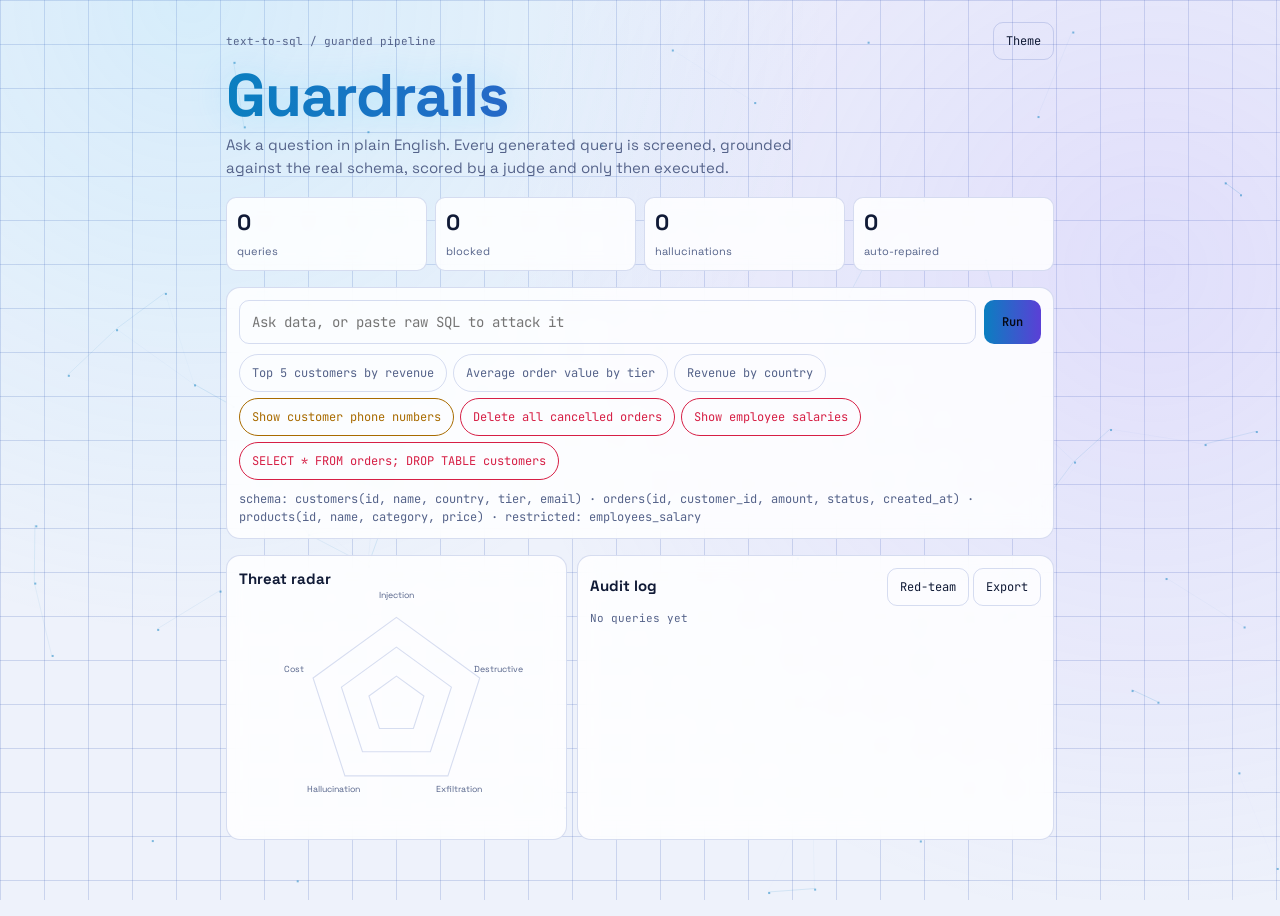
==== index.html @ 755f5891 "Guardrails master" ====
<!DOCTYPE html>
<html lang="en"><head><meta charset="utf-8">
<meta name="viewport" content="width=device-width, initial-scale=1, viewport-fit=cover">
<title>Guardrails — Text-to-SQL with Hallucination Detection</title><meta name="description" content="Text-to-SQL interface with guardrails, hallucination detection, threat radar and red-team suite.">
<link href="https://fonts.googleapis.com/css2?family=Space+Grotesk:wght@500;700&family=JetBrains+Mono:wght@400;600&display=swap" rel="stylesheet">
<link rel="stylesheet" href="assets/style.css"></head><body><canvas id="bg"></canvas><main>
<div class="top"><span class="tag mono">text-to-sql / guarded pipeline</span><button id="th" aria-label="Toggle theme">Theme</button></div>
<h1>Guardrails</h1>
<p class="sub">Ask a question in plain English. Every generated query is screened, grounded against the real schema, scored by a judge and only then executed.</p>
<div class="stats"><div class="st"><b id="s0">0</b><span>queries</span></div><div class="st"><b id="s1">0</b><span>blocked</span></div><div class="st"><b id="s2">0</b><span>hallucinations</span></div><div class="st"><b id="s3">0</b><span>auto-repaired</span></div></div>
<div class="box">
<div class="row"><input id="q" placeholder="Ask data, or paste raw SQL to attack it" autocomplete="off"><button class="go" id="go">Run</button></div>
<div class="chips" id="chips"></div>
<div class="schema mono">schema: customers(id, name, country, tier, email) · orders(id, customer_id, amount, status, created_at) · products(id, name, category, price) · restricted: employees_salary</div>
</div>
<section class="grid2"><div class="box"><b>Threat radar</b><svg id="rad" viewBox="-110 -105 220 210" role="img" aria-label="Threat radar for the last query"></svg></div>
<div class="box"><div class="top"><b>Audit log</b><span><button id="rt">Red-team</button> <button id="ex">Export</button></span></div><div id="log" class="mono"></div><div id="rtres" class="mono"></div></div></section>
<div class="pipe" id="pipe" aria-live="polite"></div>
</main>
<script src="assets/app.js"></script></body></html>
---- assets/style.css ----
:root{--bg:#070b16;--pn:rgba(20,28,52,.7);--ln:rgba(120,160,255,.18);--tx:#e6ecff;--mt:#8a98c0;--ok:#3df2b0;--bad:#ff4d6d;--wn:#ffc857;--ac:#5ad1ff;--ac2:#9b7bff;box-sizing:border-box;padding-top:env(safe-area-inset-top,0px);padding-bottom:env(safe-area-inset-bottom,0px)}
@media (prefers-color-scheme:light){:root:not([data-theme="dark"]){--bg:#eef2fb;--pn:rgba(255,255,255,.85);--ln:rgba(60,90,180,.2);--tx:#101a36;--mt:#55638a;--ok:#0a9c6a;--bad:#d61f45;--wn:#a86b00;--ac:#0a7fc0;--ac2:#5b3fd6}}
:root[data-theme="light"]{--bg:#eef2fb;--pn:rgba(255,255,255,.85);--ln:rgba(60,90,180,.2);--tx:#101a36;--mt:#55638a;--ok:#0a9c6a;--bad:#d61f45;--wn:#a86b00;--ac:#0a7fc0;--ac2:#5b3fd6}
:root[data-theme="dark"]{--bg:#070b16}
html{scroll-padding-top:env(safe-area-inset-top,0px)}
*{box-sizing:border-box}
body{margin:0;background:var(--bg);color:var(--tx);font:15px/1.5 'Space Grotesk',system-ui,sans-serif;min-height:100vh;
background-image:linear-gradient(var(--ln) 1px,transparent 1px),linear-gradient(90deg,var(--ln) 1px,transparent 1px);background-size:44px 44px;background-attachment:fixed}
body::before{content:"";position:fixed;inset:0;background:radial-gradient(circle at 15% 0,rgba(90,209,255,.16),transparent 45%),radial-gradient(circle at 90% 30%,rgba(155,123,255,.16),transparent 50%);pointer-events:none}
main{position:relative;max-width:860px;margin:0 auto;padding:22px 16px 60px}
h1{font-size:clamp(34px,9vw,60px);line-height:1;margin:6px 0 8px;letter-spacing:-.02em;background:linear-gradient(90deg,var(--ac),var(--ac2));-webkit-background-clip:text;background-clip:text;color:transparent}
.sub{color:var(--mt);margin:0 0 18px;max-width:60ch}
.mono,code,pre,input,button{font-family:'JetBrains Mono',ui-monospace,monospace}
.stats{display:grid;grid-template-columns:repeat(4,1fr);gap:8px;margin-bottom:16px}
.st{border:1px solid var(--ln);background:var(--pn);border-radius:10px;padding:8px 10px;backdrop-filter:blur(8px)}
.st b{display:block;font-size:22px}.st span{font-size:11px;color:var(--mt)}
.box{border:1px solid var(--ln);background:var(--pn);border-radius:14px;padding:12px;backdrop-filter:blur(10px)}
.row{display:flex;gap:8px}
input{flex:1;min-width:0;background:transparent;border:1px solid var(--ln);color:var(--tx);border-radius:10px;padding:12px;font-size:14px}
input:focus,button:focus-visible{outline:2px solid var(--ac);outline-offset:1px}
button{cursor:pointer;border:1px solid var(--ln);background:transparent;color:var(--tx);border-radius:10px;padding:10px 12px;font-size:12px}
button.go{background:linear-gradient(90deg,var(--ac),var(--ac2));color:#050814;border:0;font-weight:600;padding:0 18px}
.chips{display:flex;flex-wrap:wrap;gap:6px;margin-top:10px}
.chips button{border-radius:99px;font-size:12px;color:var(--mt)}
.chips button.x{color:var(--bad);border-color:var(--bad)}
.chips button.w{color:var(--wn);border-color:var(--wn)}
.schema{font-size:12px;color:var(--mt);margin-top:10px}
.pipe{margin-top:16px;display:grid;gap:10px}
.stg{border:1px solid var(--ln);border-left:3px solid var(--ac);background:var(--pn);border-radius:12px;padding:12px;animation:in .35s ease}
.stg.ok{border-left-color:var(--ok)}.stg.bad{border-left-color:var(--bad)}.stg.wn{border-left-color:var(--wn)}
@keyframes in{from{opacity:0;transform:translateY(6px)}to{opacity:1}}
.stg h3{margin:0 0 6px;font-size:14px;display:flex;justify-content:space-between;gap:8px}
pre{margin:6px 0 0;padding:10px;border-radius:8px;background:rgba(0,0,0,.28);color:#cfe3ff;font-size:12px;white-space:pre-wrap;word-break:break-word}
:root[data-theme="light"] pre{background:rgba(20,40,100,.08);color:#10214d}
.chk{display:flex;gap:8px;font-size:12.5px;padding:3px 0}.chk i{font-style:normal;width:16px}
.chk.p i{color:var(--ok)}.chk.f i{color:var(--bad)}.chk.w i{color:var(--wn)}
.chk small{color:var(--mt);display:block}
.meter{height:8px;border-radius:9px;background:var(--ln);overflow:hidden;margin:8px 0 2px}
.meter div{height:100%;transition:width .8s}
.tbl{overflow-x:auto;margin-top:6px}
table{border-collapse:collapse;width:100%;font-size:12.5px}
th,td{padding:6px 10px;border-bottom:1px solid var(--ln);text-align:left;white-space:nowrap}
th{color:var(--ac)}
.verdict{padding:14px;border-radius:12px;font-weight:700;text-align:center;letter-spacing:.02em;border:1px solid}
.verdict.ok{color:var(--ok);border-color:var(--ok)}.verdict.bad{color:var(--bad);border-color:var(--bad)}.verdict.wn{color:var(--wn);border-color:var(--wn)}
.tag{font-size:11px;color:var(--mt)}
.top{display:flex;justify-content:space-between;align-items:center}
@media (prefers-reduced-motion:reduce){.stg{animation:none}.meter div{transition:none}}

#bg{position:fixed;inset:0;z-index:0;pointer-events:none}
main{z-index:1}
h1{filter:drop-shadow(0 0 18px rgba(90,209,255,.35))}
.grid2{display:grid;grid-template-columns:1fr 1.4fr;gap:10px;margin-top:16px}
@media(max-width:640px){.grid2{grid-template-columns:1fr}}
#rad{width:100%;max-height:230px}
.lg{font-size:12px;padding:3px 0;border-bottom:1px solid var(--ln);color:var(--mt)}
.lg b{color:var(--tx)}.lg.ok b{color:var(--ok)}.lg.bad b{color:var(--bad)}.lg.wn b{color:var(--wn)}
.rate{font-weight:700;color:var(--ok);margin:8px 0 4px}
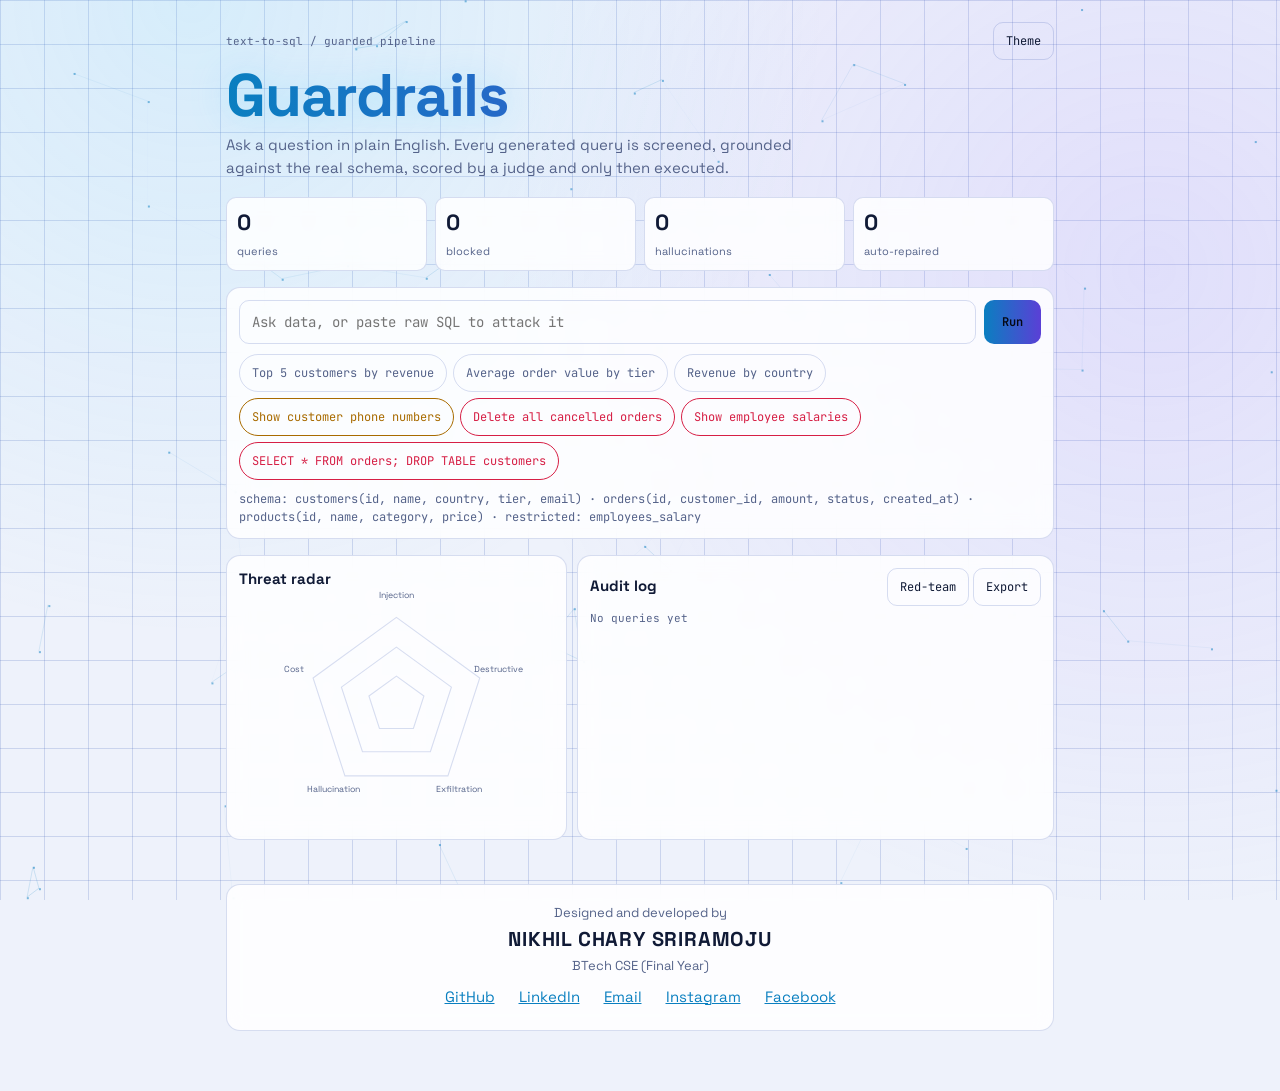
==== commit 24e738ea: "Add developer details" ====
--- a/index.html
+++ b/index.html
@@ -16,5 +16,17 @@
 <section class="grid2"><div class="box"><b>Threat radar</b><svg id="rad" viewBox="-110 -105 220 210" role="img" aria-label="Threat radar for the last query"></svg></div>
 <div class="box"><div class="top"><b>Audit log</b><span><button id="rt">Red-team</button> <button id="ex">Export</button></span></div><div id="log" class="mono"></div><div id="rtres" class="mono"></div></div></section>
 <div class="pipe" id="pipe" aria-live="polite"></div>
+<footer class="me">
+<span class="tag">Designed and developed by</span>
+<b>NIKHIL CHARY SRIRAMOJU</b>
+<span>BTech CSE (Final Year)</span>
+<div>
+<a href="https://github.com/Nikhil-creat" target="_blank" rel="noopener">GitHub</a>
+<a href="https://in.linkedin.com/in/nikhil-chary-sriramoju-95041b38a" target="_blank" rel="noopener">LinkedIn</a>
+<a href="mailto:sriramojunikhil66@gmail.com">Email</a>
+<a href="https://www.instagram.com/nikhil__sriramoju" target="_blank" rel="noopener">Instagram</a>
+<a href="https://www.facebook.com/profile.php?id=100079201124141" target="_blank" rel="noopener">Facebook</a>
+</div>
+</footer>
 </main>
 <script src="assets/app.js"></script></body></html>
--- a/assets/style.css
+++ b/assets/style.css
@@ -57,3 +57,7 @@
 .lg{font-size:12px;padding:3px 0;border-bottom:1px solid var(--ln);color:var(--mt)}
 .lg b{color:var(--tx)}.lg.ok b{color:var(--ok)}.lg.bad b{color:var(--bad)}.lg.wn b{color:var(--wn)}
 .rate{font-weight:700;color:var(--ok);margin:8px 0 4px}
+footer.me{margin-top:28px;padding:18px 14px;border:1px solid var(--ln);border-radius:14px;background:var(--pn);text-align:center;backdrop-filter:blur(10px)}
+footer.me b{display:block;font-size:20px;letter-spacing:.04em;margin:2px 0}
+footer.me span{display:block;color:var(--mt);font-size:13px}
+footer.me a{color:var(--ac);margin:6px 10px 0;display:inline-block;padding:4px 0}
